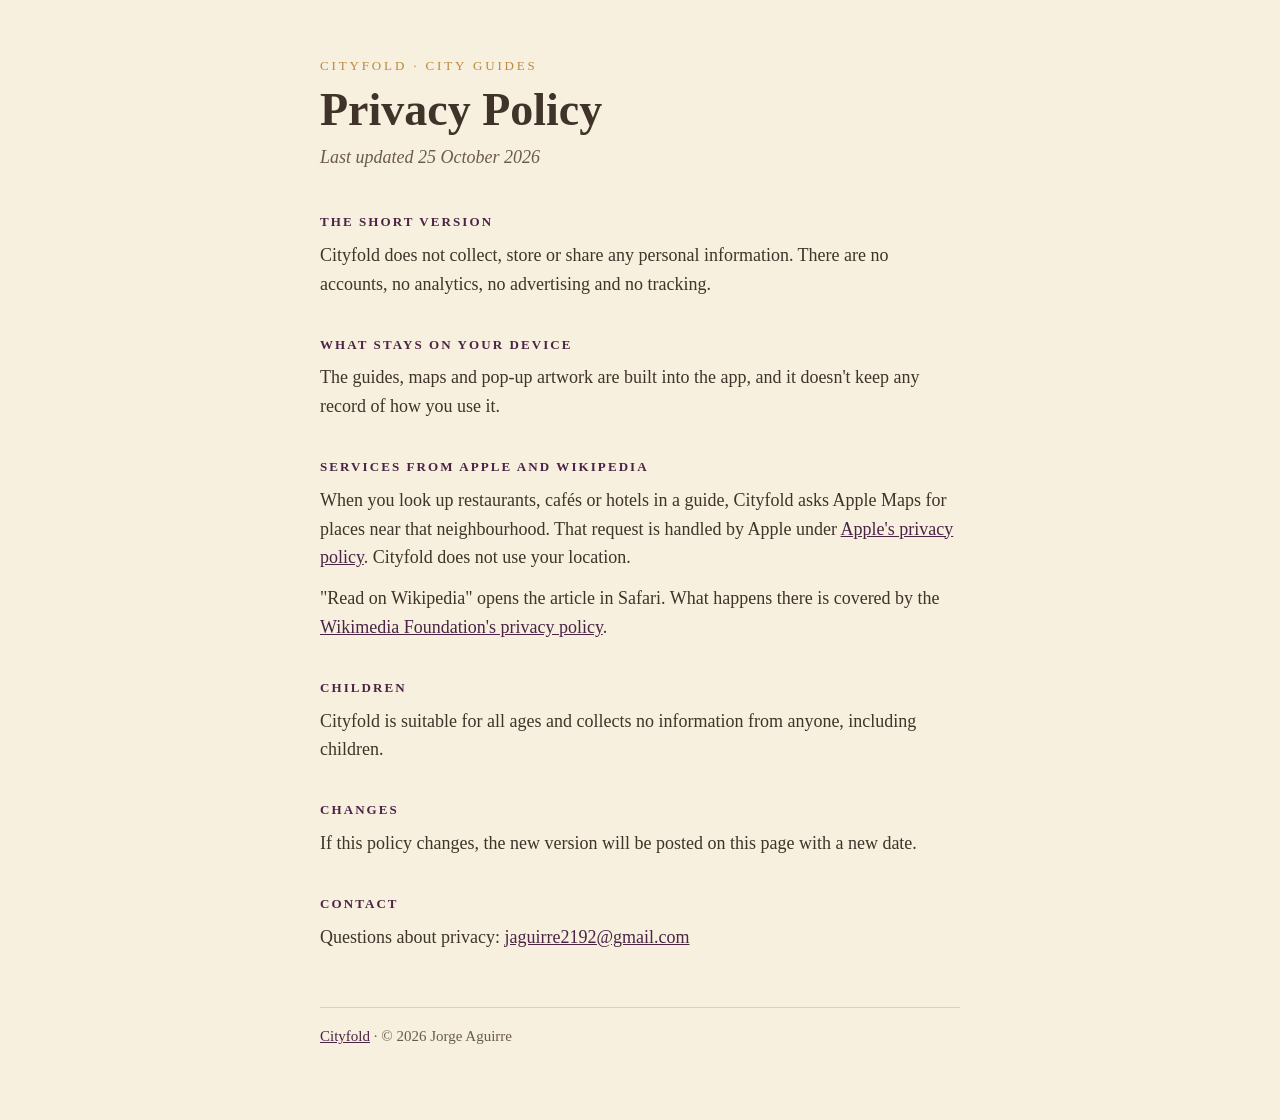
==== privacy.html @ 8c572009 "Cityfold support and privacy pages Co-Authored-By: Claude Opus 5.5 <noreply@anthropic.com>" ====
<!doctype html>
<html lang="en">
<head>
<meta charset="utf-8">
<meta name="viewport" content="width=device-width, initial-scale=1">
<title>Cityfold Privacy Policy</title>
<link rel="stylesheet" href="style.css">
</head>
<body>
<main>
  <p class="imprint"><a href="index.html">CITYFOLD · CITY GUIDES</a></p>
  <h1>Privacy Policy</h1>
  <p class="lede">Last updated 25 October 2026</p>

  <section>
    <h2>The short version</h2>
    <p>Cityfold does not collect, store or share any personal information. There are no accounts, no analytics, no advertising and no tracking.</p>
  </section>

  <section>
    <h2>What stays on your device</h2>
    <p>The guides, maps and pop-up artwork are built into the app, and it doesn't keep any record of how you use it.</p>
  </section>

  <section>
    <h2>Services from Apple and Wikipedia</h2>
    <p>When you look up restaurants, cafés or hotels in a guide, Cityfold asks Apple Maps for places near that neighbourhood. That request is handled by Apple under <a href="https://www.apple.com/legal/privacy/">Apple's privacy policy</a>. Cityfold does not use your location.</p>
    <p>"Read on Wikipedia" opens the article in Safari. What happens there is covered by the <a href="https://foundation.wikimedia.org/wiki/Policy:Privacy_policy">Wikimedia Foundation's privacy policy</a>.</p>
  </section>

  <section>
    <h2>Children</h2>
    <p>Cityfold is suitable for all ages and collects no information from anyone, including children.</p>
  </section>

  <section>
    <h2>Changes</h2>
    <p>If this policy changes, the new version will be posted on this page with a new date.</p>
  </section>

  <section>
    <h2>Contact</h2>
    <p>Questions about privacy: <a href="mailto:jaguirre2192@gmail.com?subject=Cityfold%20privacy">jaguirre2192@gmail.com</a></p>
  </section>

  <footer><a href="index.html">Cityfold</a> · © 2026 Jorge Aguirre</footer>
</main>
</body>
</html>
---- style.css ----
:root {
  --paper: #f7f0de;
  --ink: #40332a;
  --soft: #6b5b4e;
  --accent: #4a2346;
  --gilt: #b98a3e;
}
* { box-sizing: border-box; }
body {
  margin: 0;
  background: var(--paper);
  color: var(--ink);
  font: 18px/1.6 Georgia, "Iowan Old Style", "Times New Roman", serif;
}
main { max-width: 680px; margin: 0 auto; padding: 56px 20px 72px; }
.imprint { letter-spacing: 0.22em; font-size: 13px; color: var(--gilt); margin: 0 0 8px; }
.imprint a { color: inherit; text-decoration: none; }
h1 { font-size: 46px; line-height: 1.1; margin: 0 0 8px; }
.lede { font-style: italic; color: var(--soft); margin: 0 0 40px; }
h2 { font-size: 13px; letter-spacing: 0.16em; text-transform: uppercase; color: var(--accent); margin: 36px 0 8px; }
h3 { font-size: 18px; margin: 20px 0 2px; }
p { margin: 0 0 12px; }
a { color: var(--accent); }
footer { margin-top: 56px; padding-top: 16px; border-top: 1px solid #ddd0b4; font-size: 15px; color: var(--soft); }
@media (prefers-color-scheme: dark) {
  :root { --paper: #1c1611; --ink: #f1e7d2; --soft: #c9b89c; --accent: #e2b8dc; --gilt: #d9b46a; }
  footer { border-top-color: #3a2f25; }
}
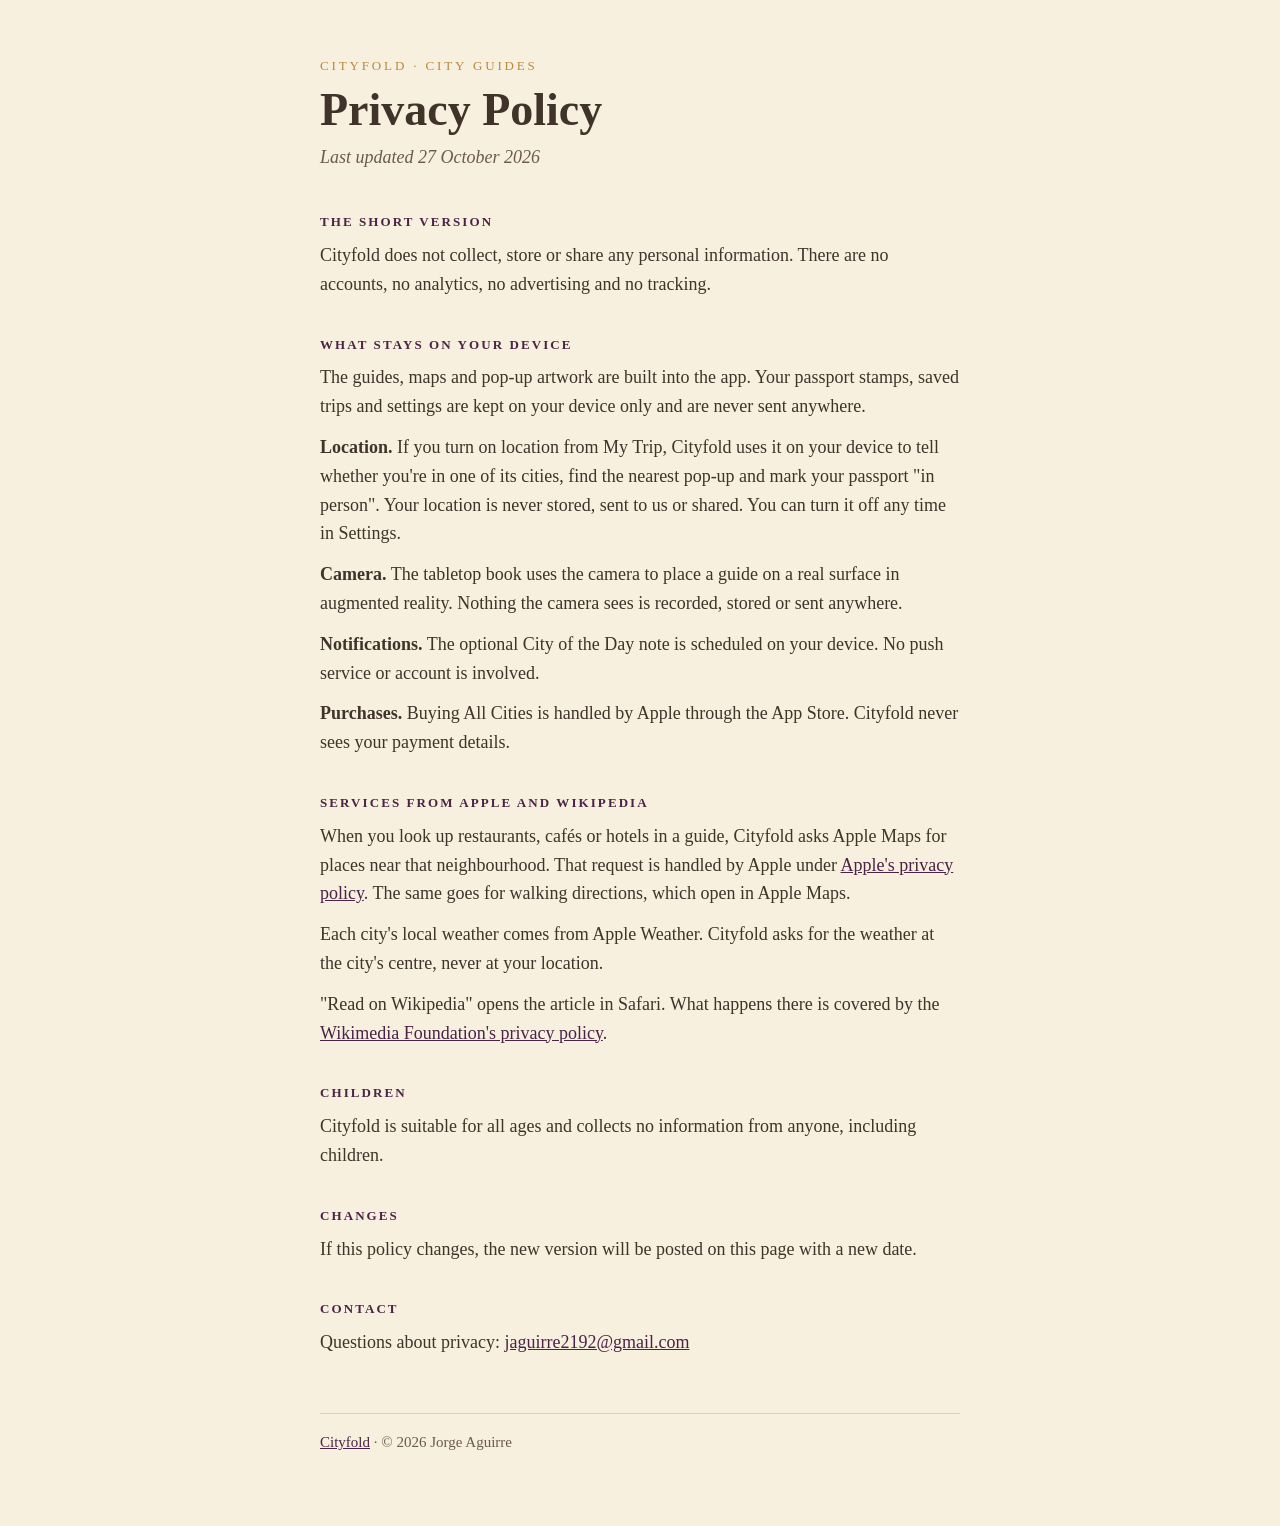
==== commit 407d9395: "Privacy policy: location, camera, notifications, purchases and weather for 1.2 Co-Authored-By: Claud" ====
--- a/privacy.html
+++ b/privacy.html
@@ -10,7 +10,7 @@
 <main>
   <p class="imprint"><a href="index.html">CITYFOLD · CITY GUIDES</a></p>
   <h1>Privacy Policy</h1>
-  <p class="lede">Last updated 25 October 2026</p>
+  <p class="lede">Last updated 27 October 2026</p>
 
   <section>
     <h2>The short version</h2>
@@ -19,12 +19,17 @@
 
   <section>
     <h2>What stays on your device</h2>
-    <p>The guides, maps and pop-up artwork are built into the app, and it doesn't keep any record of how you use it.</p>
+    <p>The guides, maps and pop-up artwork are built into the app. Your passport stamps, saved trips and settings are kept on your device only and are never sent anywhere.</p>
+    <p><strong>Location.</strong> If you turn on location from My Trip, Cityfold uses it on your device to tell whether you're in one of its cities, find the nearest pop-up and mark your passport "in person". Your location is never stored, sent to us or shared. You can turn it off any time in Settings.</p>
+    <p><strong>Camera.</strong> The tabletop book uses the camera to place a guide on a real surface in augmented reality. Nothing the camera sees is recorded, stored or sent anywhere.</p>
+    <p><strong>Notifications.</strong> The optional City of the Day note is scheduled on your device. No push service or account is involved.</p>
+    <p><strong>Purchases.</strong> Buying All Cities is handled by Apple through the App Store. Cityfold never sees your payment details.</p>
   </section>
 
   <section>
     <h2>Services from Apple and Wikipedia</h2>
-    <p>When you look up restaurants, cafés or hotels in a guide, Cityfold asks Apple Maps for places near that neighbourhood. That request is handled by Apple under <a href="https://www.apple.com/legal/privacy/">Apple's privacy policy</a>. Cityfold does not use your location.</p>
+    <p>When you look up restaurants, cafés or hotels in a guide, Cityfold asks Apple Maps for places near that neighbourhood. That request is handled by Apple under <a href="https://www.apple.com/legal/privacy/">Apple's privacy policy</a>. The same goes for walking directions, which open in Apple Maps.</p>
+    <p>Each city's local weather comes from Apple Weather. Cityfold asks for the weather at the city's centre, never at your location.</p>
     <p>"Read on Wikipedia" opens the article in Safari. What happens there is covered by the <a href="https://foundation.wikimedia.org/wiki/Policy:Privacy_policy">Wikimedia Foundation's privacy policy</a>.</p>
   </section>
 
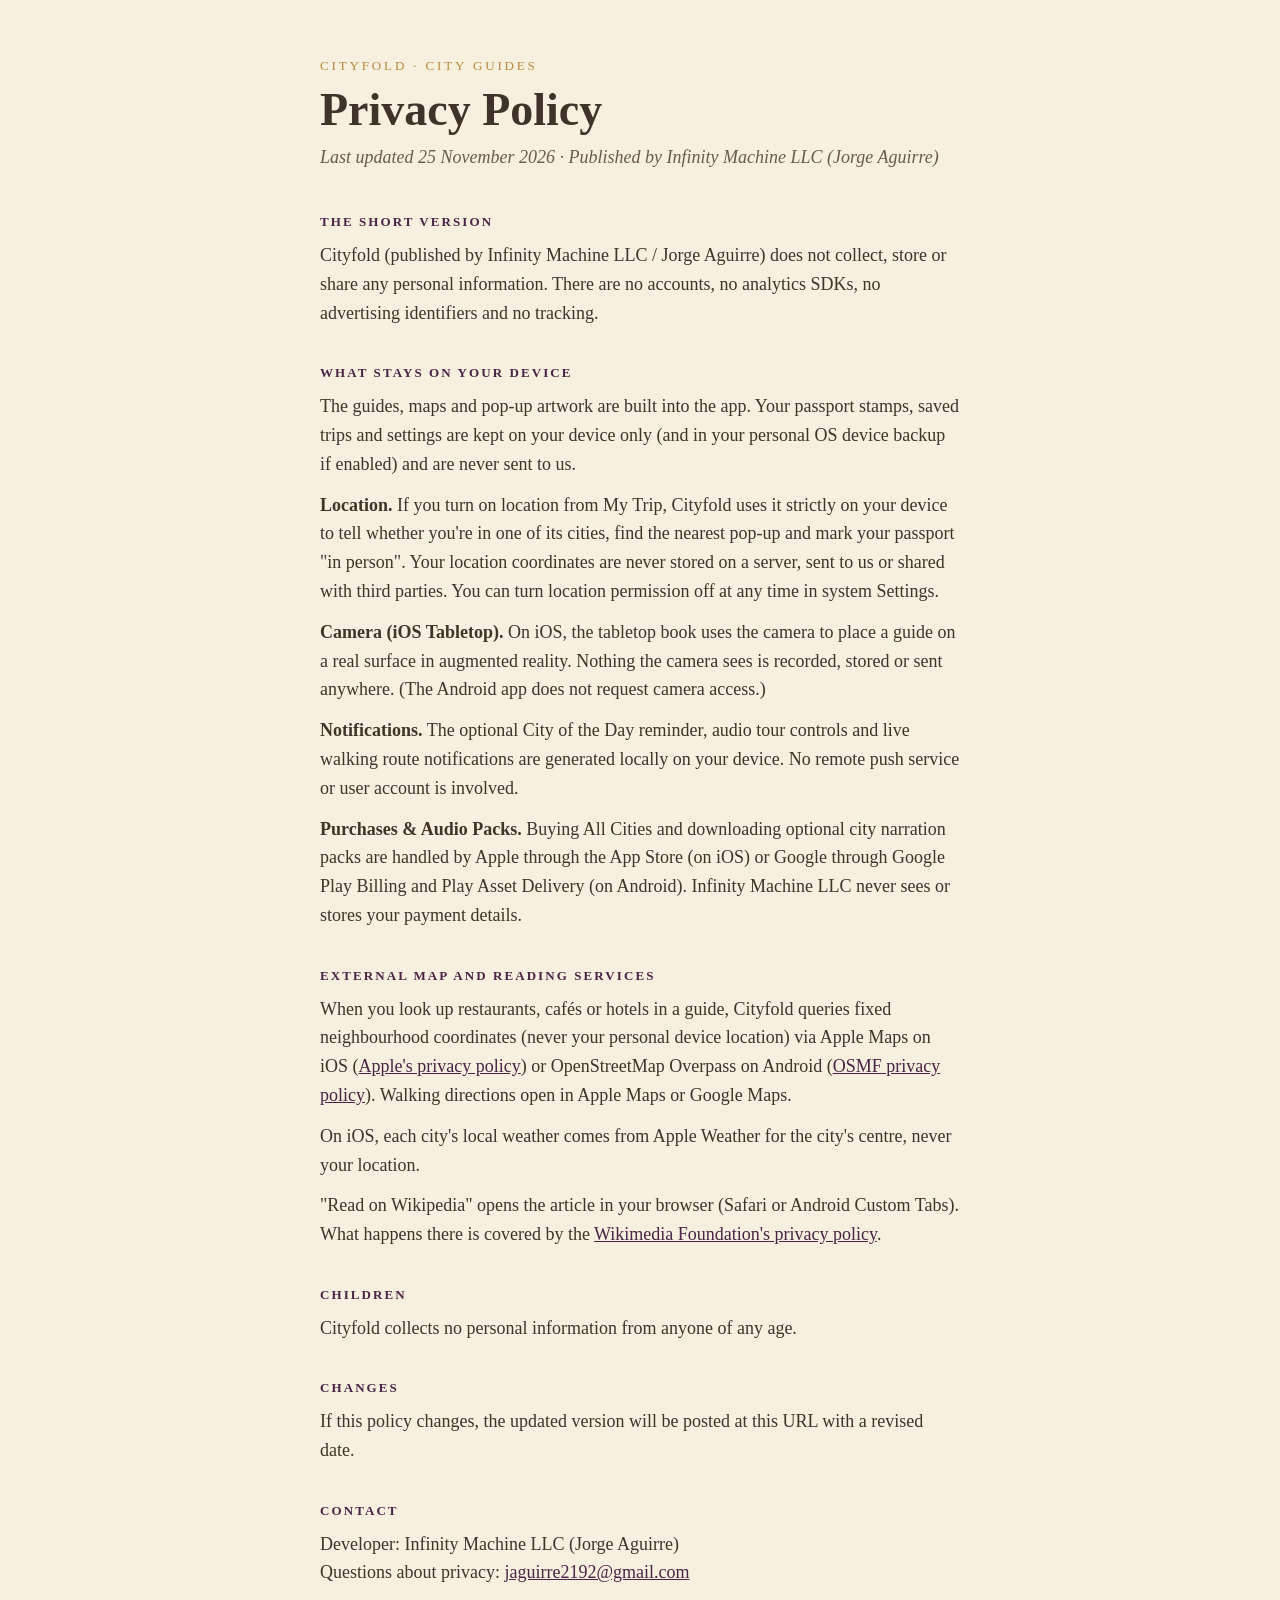
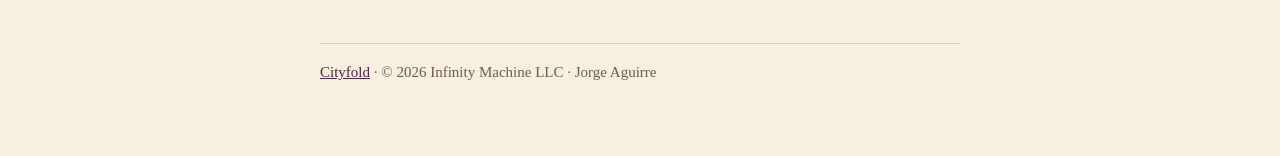
==== commit 8b4f8f7c: "Update privacy policy and support page for Android release under Infinity Machine LLC" ====
--- a/privacy.html
+++ b/privacy.html
@@ -10,45 +10,46 @@
 <main>
   <p class="imprint"><a href="index.html">CITYFOLD · CITY GUIDES</a></p>
   <h1>Privacy Policy</h1>
-  <p class="lede">Last updated 27 October 2026</p>
+  <p class="lede">Last updated 25 November 2026 · Published by Infinity Machine LLC (Jorge Aguirre)</p>
 
   <section>
     <h2>The short version</h2>
-    <p>Cityfold does not collect, store or share any personal information. There are no accounts, no analytics, no advertising and no tracking.</p>
+    <p>Cityfold (published by Infinity Machine LLC / Jorge Aguirre) does not collect, store or share any personal information. There are no accounts, no analytics SDKs, no advertising identifiers and no tracking.</p>
   </section>
 
   <section>
     <h2>What stays on your device</h2>
-    <p>The guides, maps and pop-up artwork are built into the app. Your passport stamps, saved trips and settings are kept on your device only and are never sent anywhere.</p>
-    <p><strong>Location.</strong> If you turn on location from My Trip, Cityfold uses it on your device to tell whether you're in one of its cities, find the nearest pop-up and mark your passport "in person". Your location is never stored, sent to us or shared. You can turn it off any time in Settings.</p>
-    <p><strong>Camera.</strong> The tabletop book uses the camera to place a guide on a real surface in augmented reality. Nothing the camera sees is recorded, stored or sent anywhere.</p>
-    <p><strong>Notifications.</strong> The optional City of the Day note is scheduled on your device. No push service or account is involved.</p>
-    <p><strong>Purchases.</strong> Buying All Cities is handled by Apple through the App Store. Cityfold never sees your payment details.</p>
+    <p>The guides, maps and pop-up artwork are built into the app. Your passport stamps, saved trips and settings are kept on your device only (and in your personal OS device backup if enabled) and are never sent to us.</p>
+    <p><strong>Location.</strong> If you turn on location from My Trip, Cityfold uses it strictly on your device to tell whether you're in one of its cities, find the nearest pop-up and mark your passport "in person". Your location coordinates are never stored on a server, sent to us or shared with third parties. You can turn location permission off at any time in system Settings.</p>
+    <p><strong>Camera (iOS Tabletop).</strong> On iOS, the tabletop book uses the camera to place a guide on a real surface in augmented reality. Nothing the camera sees is recorded, stored or sent anywhere. (The Android app does not request camera access.)</p>
+    <p><strong>Notifications.</strong> The optional City of the Day reminder, audio tour controls and live walking route notifications are generated locally on your device. No remote push service or user account is involved.</p>
+    <p><strong>Purchases &amp; Audio Packs.</strong> Buying All Cities and downloading optional city narration packs are handled by Apple through the App Store (on iOS) or Google through Google Play Billing and Play Asset Delivery (on Android). Infinity Machine LLC never sees or stores your payment details.</p>
   </section>
 
   <section>
-    <h2>Services from Apple and Wikipedia</h2>
-    <p>When you look up restaurants, cafés or hotels in a guide, Cityfold asks Apple Maps for places near that neighbourhood. That request is handled by Apple under <a href="https://www.apple.com/legal/privacy/">Apple's privacy policy</a>. The same goes for walking directions, which open in Apple Maps.</p>
-    <p>Each city's local weather comes from Apple Weather. Cityfold asks for the weather at the city's centre, never at your location.</p>
-    <p>"Read on Wikipedia" opens the article in Safari. What happens there is covered by the <a href="https://foundation.wikimedia.org/wiki/Policy:Privacy_policy">Wikimedia Foundation's privacy policy</a>.</p>
+    <h2>External map and reading services</h2>
+    <p>When you look up restaurants, cafés or hotels in a guide, Cityfold queries fixed neighbourhood coordinates (never your personal device location) via Apple Maps on iOS (<a href="https://www.apple.com/legal/privacy/">Apple's privacy policy</a>) or OpenStreetMap Overpass on Android (<a href="https://osmfoundation.org/wiki/Privacy_Policy">OSMF privacy policy</a>). Walking directions open in Apple Maps or Google Maps.</p>
+    <p>On iOS, each city's local weather comes from Apple Weather for the city's centre, never your location.</p>
+    <p>"Read on Wikipedia" opens the article in your browser (Safari or Android Custom Tabs). What happens there is covered by the <a href="https://foundation.wikimedia.org/wiki/Policy:Privacy_policy">Wikimedia Foundation's privacy policy</a>.</p>
   </section>
 
   <section>
     <h2>Children</h2>
-    <p>Cityfold is suitable for all ages and collects no information from anyone, including children.</p>
+    <p>Cityfold collects no personal information from anyone of any age.</p>
   </section>
 
   <section>
     <h2>Changes</h2>
-    <p>If this policy changes, the new version will be posted on this page with a new date.</p>
+    <p>If this policy changes, the updated version will be posted at this URL with a revised date.</p>
   </section>
 
   <section>
     <h2>Contact</h2>
-    <p>Questions about privacy: <a href="mailto:jaguirre2192@gmail.com?subject=Cityfold%20privacy">jaguirre2192@gmail.com</a></p>
+    <p>Developer: Infinity Machine LLC (Jorge Aguirre)<br>
+    Questions about privacy: <a href="mailto:jaguirre2192@gmail.com?subject=Cityfold%20privacy">jaguirre2192@gmail.com</a></p>
   </section>
 
-  <footer><a href="index.html">Cityfold</a> · © 2026 Jorge Aguirre</footer>
+  <footer><a href="index.html">Cityfold</a> · © 2026 Infinity Machine LLC · Jorge Aguirre</footer>
 </main>
 </body>
 </html>
